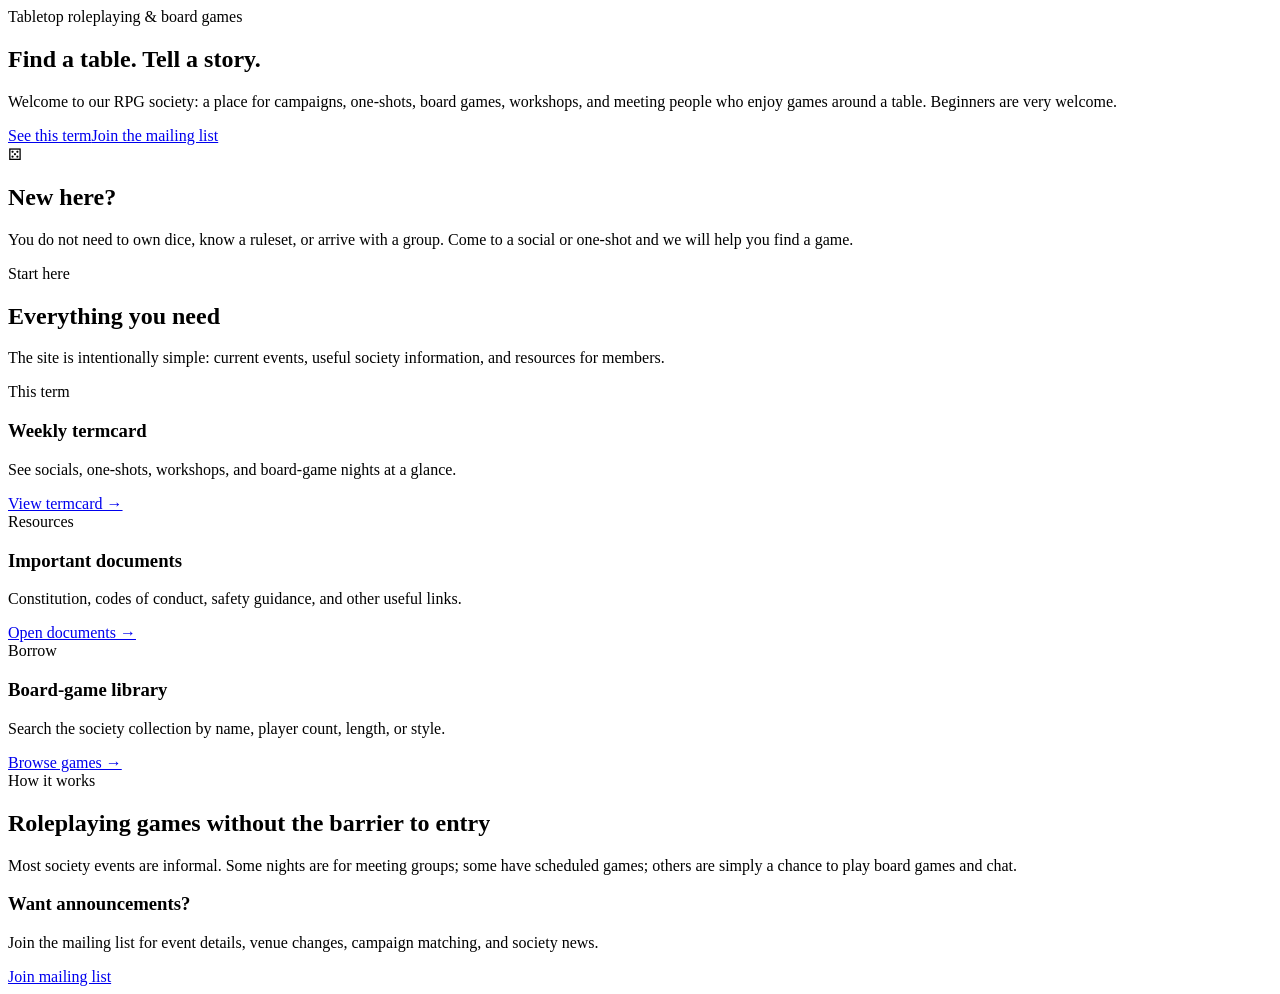
==== index.html @ 22ad6443 "Add Website" ====
<!doctype html>
<html lang="en">
<head>
  <meta charset="utf-8"><meta name="viewport" content="width=device-width,initial-scale=1">
  <meta name="description" content="A university roleplaying and board game society.">
  <title>RPG Society</title><link rel="stylesheet" href="assets/styles.css">
</head>
<body>
<div data-site-header></div>
<main id="main">
  <section class="hero"><div class="container hero-grid">
    <div><span class="eyebrow">Tabletop roleplaying & board games</span><h1>Find a table. Tell a story.</h1><p class="lead">Welcome to our RPG society: a place for campaigns, one-shots, board games, workshops, and meeting people who enjoy games around a table. Beginners are very welcome.</p><div class="actions"><a class="btn btn-primary" href="termcard.html">See this term</a><a class="btn btn-secondary" href="join.html">Join the mailing list</a></div></div>
    <aside class="hero-card"><div class="dice">⚄</div><h2>New here?</h2><p>You do not need to own dice, know a ruleset, or arrive with a group. Come to a social or one-shot and we will help you find a game.</p></aside>
  </div></section>
  <section class="section section-alt"><div class="container"><div class="section-head"><div><span class="eyebrow">Start here</span><h2>Everything you need</h2></div><p>The site is intentionally simple: current events, useful society information, and resources for members.</p></div><div class="grid-3">
    <article class="card"><div class="meta">This term</div><h3>Weekly termcard</h3><p>See socials, one-shots, workshops, and board-game nights at a glance.</p><a href="termcard.html">View termcard →</a></article>
    <article class="card"><div class="meta">Resources</div><h3>Important documents</h3><p>Constitution, codes of conduct, safety guidance, and other useful links.</p><a href="documents.html">Open documents →</a></article>
    <article class="card"><div class="meta">Borrow</div><h3>Board-game library</h3><p>Search the society collection by name, player count, length, or style.</p><a href="library.html">Browse games →</a></article>
  </div></div></section>
  <section class="section"><div class="container grid-2"><div><span class="eyebrow">How it works</span><h2>Roleplaying games without the barrier to entry</h2><p class="lead">Most society events are informal. Some nights are for meeting groups; some have scheduled games; others are simply a chance to play board games and chat.</p></div><div class="card"><h3>Want announcements?</h3><p>Join the mailing list for event details, venue changes, campaign matching, and society news.</p><a class="btn btn-primary" href="join.html">Join mailing list</a></div></div></section>
</main>
<div data-site-footer></div><script src="assets/site.js"></script>
</body></html>
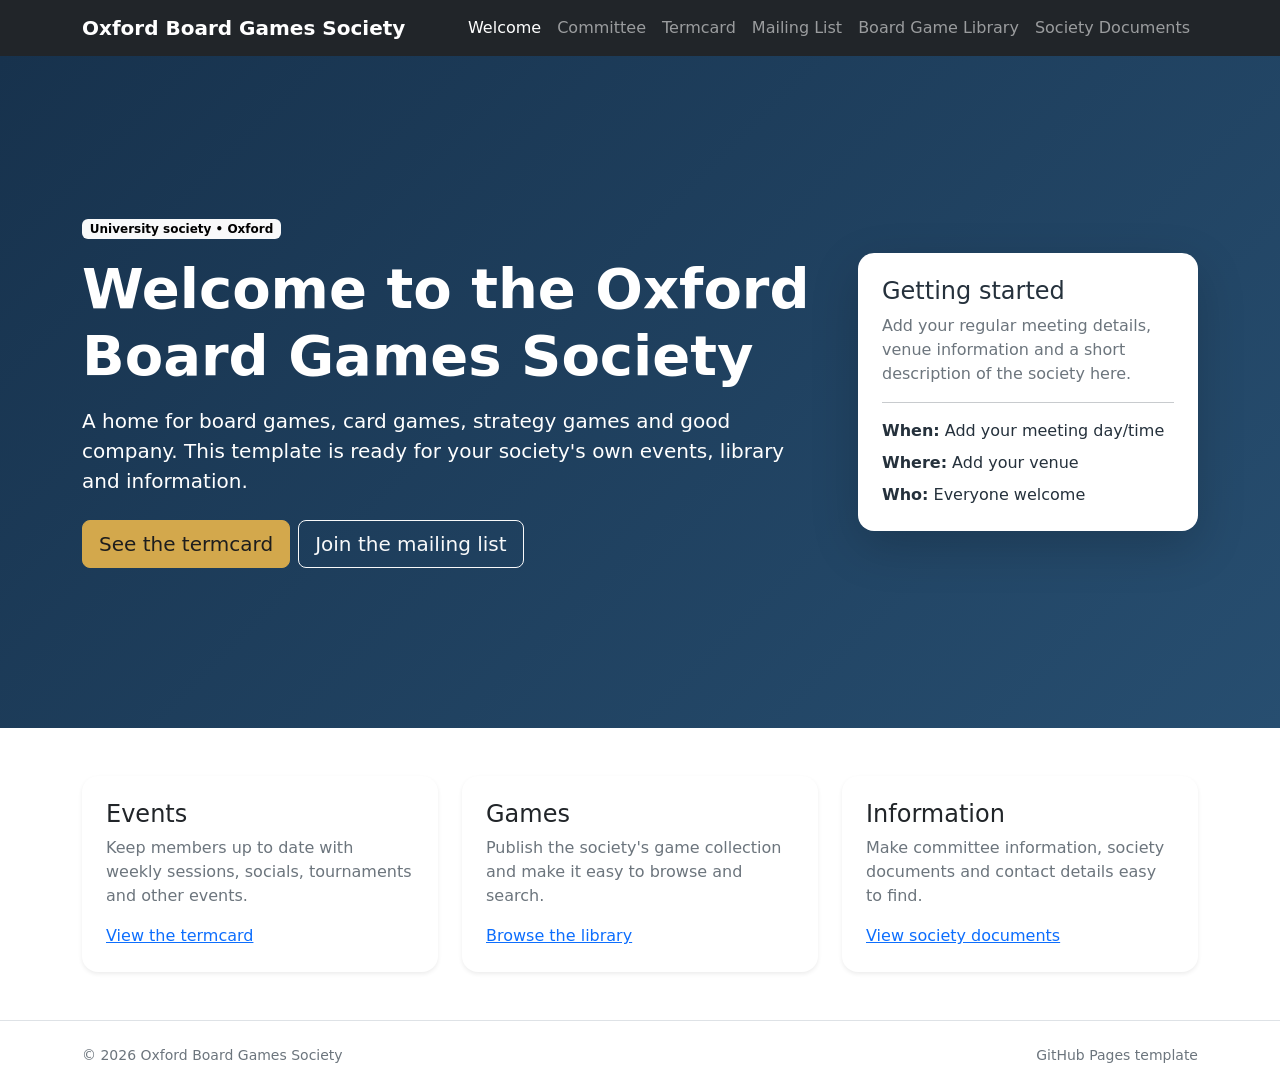
==== commit 3d19a36e: "Website the goodening" ====
--- a/index.html
+++ b/index.html
@@ -1,23 +1,105 @@
 <!doctype html>
 <html lang="en">
 <head>
-  <meta charset="utf-8"><meta name="viewport" content="width=device-width,initial-scale=1">
-  <meta name="description" content="A university roleplaying and board game society.">
-  <title>RPG Society</title><link rel="stylesheet" href="assets/styles.css">
+  <meta charset="utf-8">
+  <meta name="viewport" content="width=device-width, initial-scale=1">
+  <meta name="description" content="Oxford Board Games Society - welcome page">
+  <title>Oxford Board Games Society | Welcome</title>
+  <link href="https://cdn.jsdelivr.net/npm/bootstrap@5.3.3/dist/css/bootstrap.min.css" rel="stylesheet">
+  <link rel="stylesheet" href="assets/styles.css">
 </head>
 <body>
-<div data-site-header></div>
-<main id="main">
-  <section class="hero"><div class="container hero-grid">
-    <div><span class="eyebrow">Tabletop roleplaying & board games</span><h1>Find a table. Tell a story.</h1><p class="lead">Welcome to our RPG society: a place for campaigns, one-shots, board games, workshops, and meeting people who enjoy games around a table. Beginners are very welcome.</p><div class="actions"><a class="btn btn-primary" href="termcard.html">See this term</a><a class="btn btn-secondary" href="join.html">Join the mailing list</a></div></div>
-    <aside class="hero-card"><div class="dice">⚄</div><h2>New here?</h2><p>You do not need to own dice, know a ruleset, or arrive with a group. Come to a social or one-shot and we will help you find a game.</p></aside>
-  </div></section>
-  <section class="section section-alt"><div class="container"><div class="section-head"><div><span class="eyebrow">Start here</span><h2>Everything you need</h2></div><p>The site is intentionally simple: current events, useful society information, and resources for members.</p></div><div class="grid-3">
-    <article class="card"><div class="meta">This term</div><h3>Weekly termcard</h3><p>See socials, one-shots, workshops, and board-game nights at a glance.</p><a href="termcard.html">View termcard →</a></article>
-    <article class="card"><div class="meta">Resources</div><h3>Important documents</h3><p>Constitution, codes of conduct, safety guidance, and other useful links.</p><a href="documents.html">Open documents →</a></article>
-    <article class="card"><div class="meta">Borrow</div><h3>Board-game library</h3><p>Search the society collection by name, player count, length, or style.</p><a href="library.html">Browse games →</a></article>
-  </div></div></section>
-  <section class="section"><div class="container grid-2"><div><span class="eyebrow">How it works</span><h2>Roleplaying games without the barrier to entry</h2><p class="lead">Most society events are informal. Some nights are for meeting groups; some have scheduled games; others are simply a chance to play board games and chat.</p></div><div class="card"><h3>Want announcements?</h3><p>Join the mailing list for event details, venue changes, campaign matching, and society news.</p><a class="btn btn-primary" href="join.html">Join mailing list</a></div></div></section>
-</main>
-<div data-site-footer></div><script src="assets/site.js"></script>
-</body></html>
+  <nav class="navbar navbar-expand-lg navbar-dark bg-dark sticky-top">
+    <div class="container">
+      <a class="navbar-brand fw-bold" href="index.html">Oxford Board Games Society</a>
+      <button class="navbar-toggler" type="button" data-bs-toggle="collapse" data-bs-target="#mainNav" aria-controls="mainNav" aria-expanded="false" aria-label="Toggle navigation">
+        <span class="navbar-toggler-icon"></span>
+      </button>
+      <div class="collapse navbar-collapse" id="mainNav">
+        <ul class="navbar-nav ms-auto">
+          <li class="nav-item"><a class="nav-link active" aria-current="page" href="index.html">Welcome</a></li>
+          <li class="nav-item"><a class="nav-link" href="committee.html">Committee</a></li>
+          <li class="nav-item"><a class="nav-link" href="termcard.html">Termcard</a></li>
+          <li class="nav-item"><a class="nav-link" href="mailing-list.html">Mailing List</a></li>
+          <li class="nav-item"><a class="nav-link" href="library.html">Board Game Library</a></li>
+          <li class="nav-item"><a class="nav-link" href="documents.html">Society Documents</a></li>
+        </ul>
+      </div>
+    </div>
+  </nav>
+
+  <header class="hero py-5 py-lg-6">
+    <div class="container py-4 py-lg-5">
+      <div class="row align-items-center g-5">
+        <div class="col-lg-8">
+          <span class="badge text-bg-light mb-3">University society • Oxford</span>
+          <h1 class="display-4 fw-bold mb-3">Welcome to the Oxford Board Games Society</h1>
+          <p class="lead mb-4">A home for board games, card games, strategy games and good company. This template is ready for your society's own events, library and information.</p>
+          <div class="d-flex flex-wrap gap-2">
+            <a class="btn btn-primary btn-lg" href="termcard.html">See the termcard</a>
+            <a class="btn btn-outline-light btn-lg" href="mailing-list.html">Join the mailing list</a>
+          </div>
+        </div>
+        <div class="col-lg-4">
+          <div class="card shadow-lg border-0">
+            <div class="card-body p-4">
+              <h2 class="h4">Getting started</h2>
+              <p class="text-secondary">Add your regular meeting details, venue information and a short description of the society here.</p>
+              <hr>
+              <p class="mb-2"><strong>When:</strong> Add your meeting day/time</p>
+              <p class="mb-2"><strong>Where:</strong> Add your venue</p>
+              <p class="mb-0"><strong>Who:</strong> Everyone welcome</p>
+            </div>
+          </div>
+        </div>
+      </div>
+    </div>
+  </header>
+
+  <main>
+    <section class="py-5">
+      <div class="container">
+        <div class="row g-4">
+          <div class="col-md-4">
+            <div class="card h-100 border-0 shadow-sm">
+              <div class="card-body p-4">
+                <h2 class="h4">Events</h2>
+                <p class="text-secondary">Keep members up to date with weekly sessions, socials, tournaments and other events.</p>
+                <a href="termcard.html" class="stretched-link">View the termcard</a>
+              </div>
+            </div>
+          </div>
+          <div class="col-md-4">
+            <div class="card h-100 border-0 shadow-sm">
+              <div class="card-body p-4">
+                <h2 class="h4">Games</h2>
+                <p class="text-secondary">Publish the society's game collection and make it easy to browse and search.</p>
+                <a href="library.html" class="stretched-link">Browse the library</a>
+              </div>
+            </div>
+          </div>
+          <div class="col-md-4">
+            <div class="card h-100 border-0 shadow-sm">
+              <div class="card-body p-4">
+                <h2 class="h4">Information</h2>
+                <p class="text-secondary">Make committee information, society documents and contact details easy to find.</p>
+                <a href="documents.html" class="stretched-link">View society documents</a>
+              </div>
+            </div>
+          </div>
+        </div>
+      </div>
+    </section>
+  </main>
+
+  <footer class="border-top py-4">
+    <div class="container d-flex flex-column flex-md-row justify-content-between gap-2 small text-secondary">
+      <span>&copy; <span data-current-year></span> Oxford Board Games Society</span>
+      <span>GitHub Pages template</span>
+    </div>
+  </footer>
+
+  <script src="https://cdn.jsdelivr.net/npm/bootstrap@5.3.3/dist/js/bootstrap.bundle.min.js"></script>
+  <script src="assets/site.js"></script>
+</body>
+</html>
--- a/assets/styles.css
+++ b/assets/styles.css
@@ -0,0 +1,68 @@
+:root {
+  --obs-blue: #17324d;
+  --obs-gold: #d3a84c;
+  --obs-cream: #f7f4ed;
+}
+
+body {
+  color: #25313c;
+  background: #fff;
+}
+
+.hero {
+  color: #fff;
+  background: linear-gradient(135deg, var(--obs-blue), #274e70);
+}
+
+.page-heading {
+  max-width: 760px;
+}
+
+.eyebrow {
+  color: #7a5c19;
+  font-size: .78rem;
+  font-weight: 700;
+  letter-spacing: .12em;
+  text-transform: uppercase;
+}
+
+.py-lg-6 {
+  padding-top: 7rem !important;
+  padding-bottom: 7rem !important;
+}
+
+.card {
+  border-radius: 1rem;
+}
+
+.hero .card {
+  color: #25313c;
+}
+
+.btn-primary {
+  --bs-btn-bg: var(--obs-gold);
+  --bs-btn-border-color: var(--obs-gold);
+  --bs-btn-hover-bg: #b58d35;
+  --bs-btn-hover-border-color: #b58d35;
+  --bs-btn-color: #1d1d1d;
+  --bs-btn-hover-color: #1d1d1d;
+}
+
+.game-card .badge {
+  font-weight: 500;
+}
+
+.termcard-table td,
+.termcard-table th {
+  padding: 1rem;
+}
+
+@media (max-width: 767.98px) {
+  .hero {
+    text-align: center;
+  }
+
+  .hero .d-flex {
+    justify-content: center;
+  }
+}
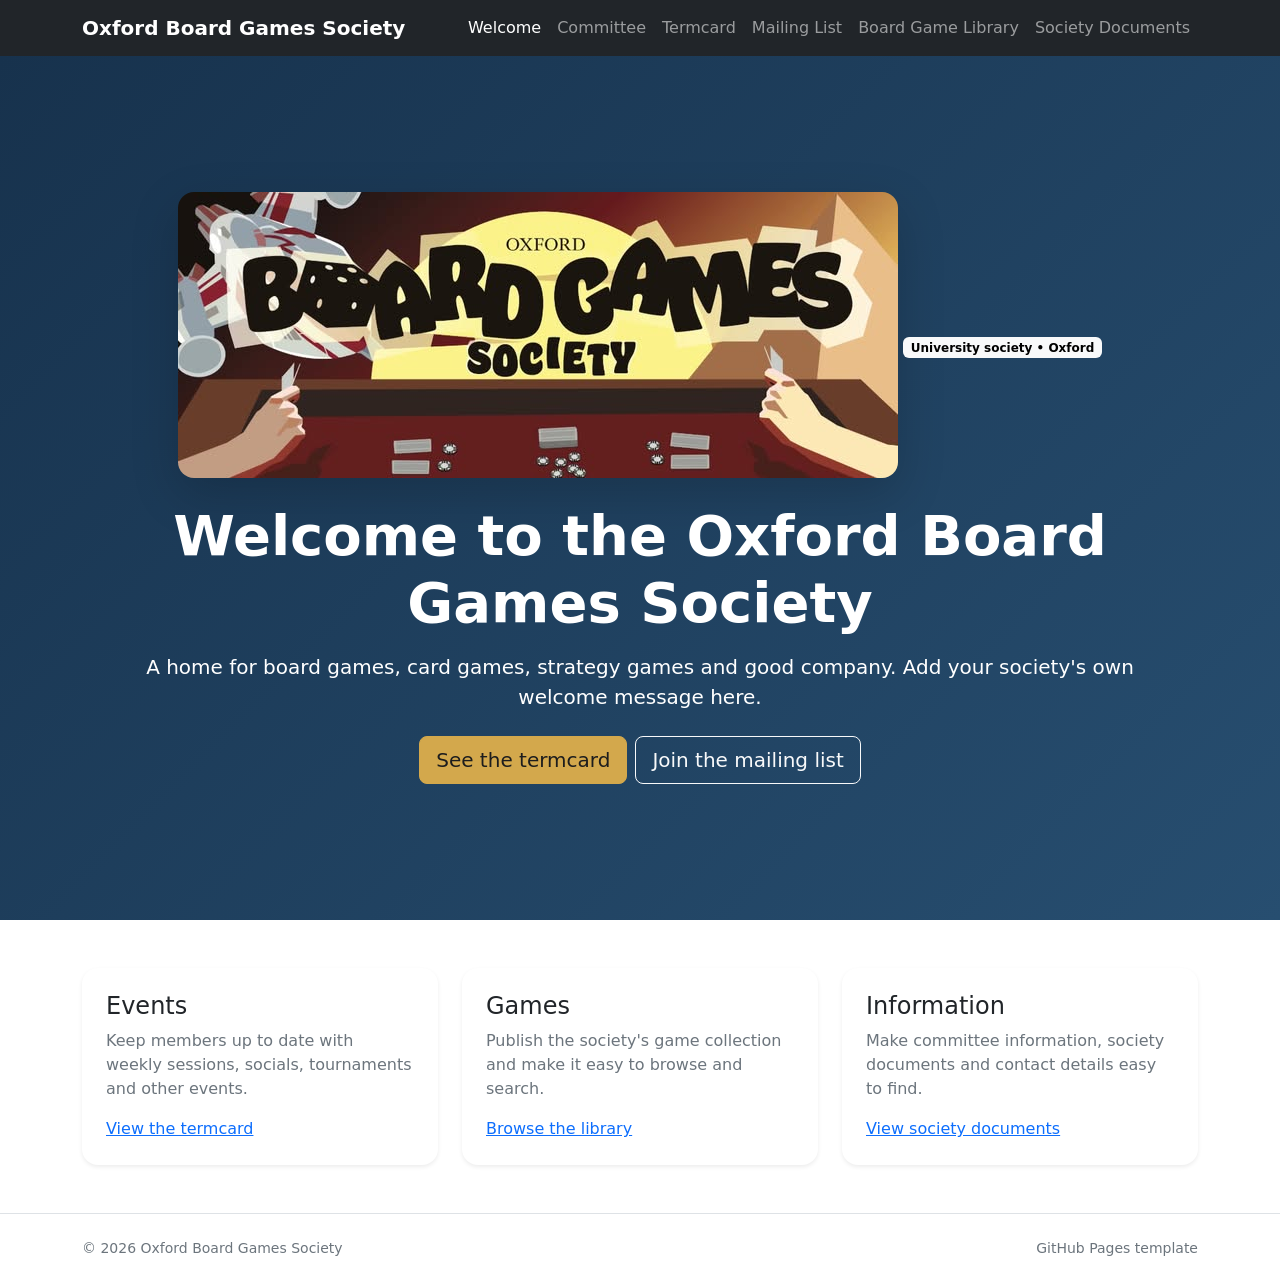
==== commit 1c068385: "Updates to Sections" ====
--- a/index.html
+++ b/index.html
@@ -29,27 +29,20 @@
   </nav>
 
   <header class="hero py-5 py-lg-6">
-    <div class="container py-4 py-lg-5">
-      <div class="row align-items-center g-5">
-        <div class="col-lg-8">
+    <div class="container py-3 py-lg-4">
+      <div class="row justify-content-center text-center">
+        <div class="col-lg-11">
+          <img
+            src="assets/welcome-banner.png"
+            class="img-fluid rounded-4 shadow-lg mb-4 welcome-banner"
+            alt="Oxford Board Games Society banner"
+          >
           <span class="badge text-bg-light mb-3">University society • Oxford</span>
           <h1 class="display-4 fw-bold mb-3">Welcome to the Oxford Board Games Society</h1>
-          <p class="lead mb-4">A home for board games, card games, strategy games and good company. This template is ready for your society's own events, library and information.</p>
-          <div class="d-flex flex-wrap gap-2">
+          <p class="lead mb-4 mx-auto welcome-intro">A home for board games, card games, strategy games and good company. Add your society's own welcome message here.</p>
+          <div class="d-flex justify-content-center flex-wrap gap-2">
             <a class="btn btn-primary btn-lg" href="termcard.html">See the termcard</a>
             <a class="btn btn-outline-light btn-lg" href="mailing-list.html">Join the mailing list</a>
-          </div>
-        </div>
-        <div class="col-lg-4">
-          <div class="card shadow-lg border-0">
-            <div class="card-body p-4">
-              <h2 class="h4">Getting started</h2>
-              <p class="text-secondary">Add your regular meeting details, venue information and a short description of the society here.</p>
-              <hr>
-              <p class="mb-2"><strong>When:</strong> Add your meeting day/time</p>
-              <p class="mb-2"><strong>Where:</strong> Add your venue</p>
-              <p class="mb-0"><strong>Who:</strong> Everyone welcome</p>
-            </div>
           </div>
         </div>
       </div>
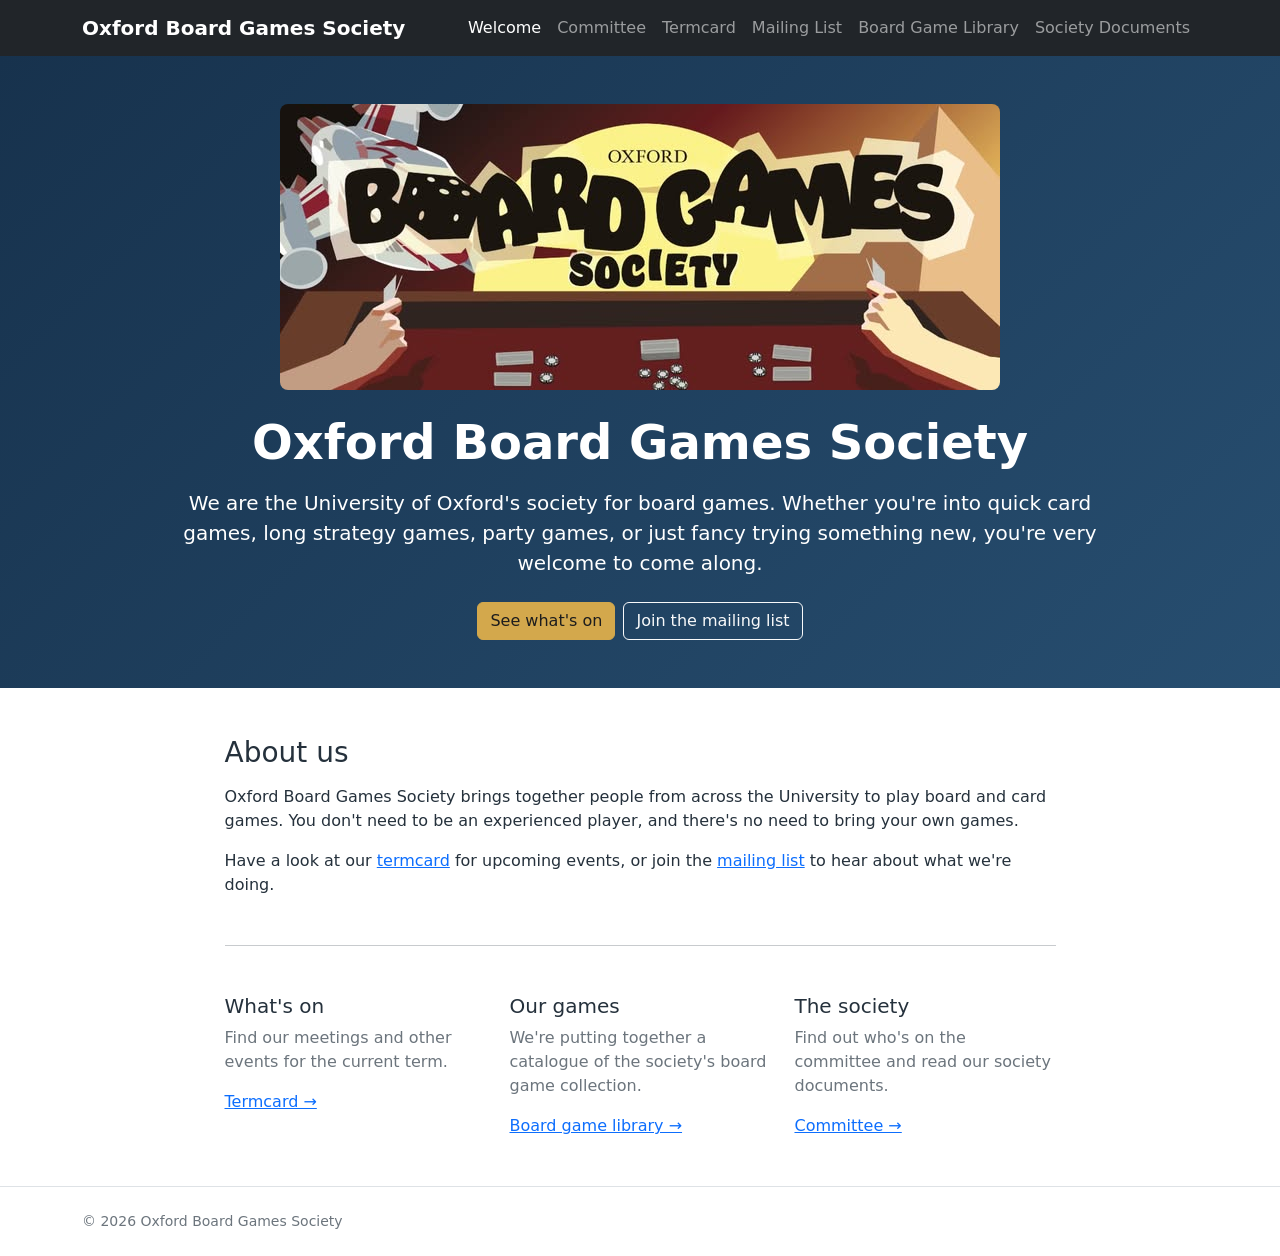
==== commit b40ac688: "De-AI" ====
--- a/index.html
+++ b/index.html
@@ -1,48 +1,80 @@
 <!doctype html>
 <html lang="en">
+
 <head>
   <meta charset="utf-8">
   <meta name="viewport" content="width=device-width, initial-scale=1">
-  <meta name="description" content="Oxford Board Games Society - welcome page">
-  <title>Oxford Board Games Society | Welcome</title>
+  <meta name="description" content="Oxford Board Games Society">
+  <title>Oxford Board Games Society</title>
+
   <link href="https://cdn.jsdelivr.net/npm/bootstrap@5.3.3/dist/css/bootstrap.min.css" rel="stylesheet">
   <link rel="stylesheet" href="assets/styles.css">
 </head>
+
 <body>
   <nav class="navbar navbar-expand-lg navbar-dark bg-dark sticky-top">
     <div class="container">
-      <a class="navbar-brand fw-bold" href="index.html">Oxford Board Games Society</a>
-      <button class="navbar-toggler" type="button" data-bs-toggle="collapse" data-bs-target="#mainNav" aria-controls="mainNav" aria-expanded="false" aria-label="Toggle navigation">
+      <a class="navbar-brand fw-bold" href="index.html">
+        Oxford Board Games Society
+      </a>
+
+      <button class="navbar-toggler" type="button" data-bs-toggle="collapse" data-bs-target="#mainNav"
+        aria-controls="mainNav" aria-expanded="false" aria-label="Toggle navigation">
         <span class="navbar-toggler-icon"></span>
       </button>
+
       <div class="collapse navbar-collapse" id="mainNav">
         <ul class="navbar-nav ms-auto">
-          <li class="nav-item"><a class="nav-link active" aria-current="page" href="index.html">Welcome</a></li>
-          <li class="nav-item"><a class="nav-link" href="committee.html">Committee</a></li>
-          <li class="nav-item"><a class="nav-link" href="termcard.html">Termcard</a></li>
-          <li class="nav-item"><a class="nav-link" href="mailing-list.html">Mailing List</a></li>
-          <li class="nav-item"><a class="nav-link" href="library.html">Board Game Library</a></li>
-          <li class="nav-item"><a class="nav-link" href="documents.html">Society Documents</a></li>
+          <li class="nav-item">
+            <a class="nav-link active" aria-current="page" href="index.html">
+              Welcome
+            </a>
+          </li>
+          <li class="nav-item">
+            <a class="nav-link" href="committee.html">Committee</a>
+          </li>
+          <li class="nav-item">
+            <a class="nav-link" href="termcard.html">Termcard</a>
+          </li>
+          <li class="nav-item">
+            <a class="nav-link" href="mailing-list.html">Mailing List</a>
+          </li>
+          <li class="nav-item">
+            <a class="nav-link" href="library.html">Board Game Library</a>
+          </li>
+          <li class="nav-item">
+            <a class="nav-link" href="documents.html">Society Documents</a>
+          </li>
         </ul>
       </div>
     </div>
   </nav>
 
-  <header class="hero py-5 py-lg-6">
-    <div class="container py-3 py-lg-4">
+  <header class="hero py-5">
+    <div class="container">
       <div class="row justify-content-center text-center">
-        <div class="col-lg-11">
-          <img
-            src="assets/welcome-banner.png"
-            class="img-fluid rounded-4 shadow-lg mb-4 welcome-banner"
-            alt="Oxford Board Games Society banner"
-          >
-          <span class="badge text-bg-light mb-3">University society • Oxford</span>
-          <h1 class="display-4 fw-bold mb-3">Welcome to the Oxford Board Games Society</h1>
-          <p class="lead mb-4 mx-auto welcome-intro">A home for board games, card games, strategy games and good company. Add your society's own welcome message here.</p>
+        <div class="col-lg-10">
+          <img src="assets/welcome-banner.png" class="img-fluid rounded-3 mb-4 welcome-banner"
+            alt="Oxford Board Games Society">
+
+          <h1 class="display-5 fw-bold mb-3">
+            Oxford Board Games Society
+          </h1>
+
+          <p class="lead mx-auto mb-4 welcome-intro">
+            We are the University of Oxford's society for board games.
+            Whether you're into quick card games, long strategy games,
+            party games, or just fancy trying something new, you're very
+            welcome to come along.
+          </p>
+
           <div class="d-flex justify-content-center flex-wrap gap-2">
-            <a class="btn btn-primary btn-lg" href="termcard.html">See the termcard</a>
-            <a class="btn btn-outline-light btn-lg" href="mailing-list.html">Join the mailing list</a>
+            <a class="btn btn-primary" href="termcard.html">
+              See what's on
+            </a>
+            <a class="btn btn-outline-light" href="mailing-list.html">
+              Join the mailing list
+            </a>
           </div>
         </div>
       </div>
@@ -52,33 +84,56 @@
   <main>
     <section class="py-5">
       <div class="container">
-        <div class="row g-4">
-          <div class="col-md-4">
-            <div class="card h-100 border-0 shadow-sm">
-              <div class="card-body p-4">
-                <h2 class="h4">Events</h2>
-                <p class="text-secondary">Keep members up to date with weekly sessions, socials, tournaments and other events.</p>
-                <a href="termcard.html" class="stretched-link">View the termcard</a>
+        <div class="row justify-content-center">
+          <div class="col-lg-9">
+
+            <h2 class="h3 mb-3">About us</h2>
+
+            <p>
+              Oxford Board Games Society brings together people from across
+              the University to play board and card games. You don't need to
+              be an experienced player, and there's no need to bring your own
+              games.
+            </p>
+
+            <p>
+              Have a look at our
+              <a href="termcard.html">termcard</a>
+              for upcoming events, or join the
+              <a href="mailing-list.html">mailing list</a>
+              to hear about what we're doing.
+            </p>
+
+            <hr class="my-5">
+
+            <div class="row g-4">
+              <div class="col-md-4">
+                <h2 class="h5">What's on</h2>
+                <p class="text-secondary">
+                  Find our meetings and other events for the current term.
+                </p>
+                <a href="termcard.html">Termcard &rarr;</a>
+              </div>
+
+              <div class="col-md-4">
+                <h2 class="h5">Our games</h2>
+                <p class="text-secondary">
+                  We're putting together a catalogue of the society's board
+                  game collection.
+                </p>
+                <a href="library.html">Board game library &rarr;</a>
+              </div>
+
+              <div class="col-md-4">
+                <h2 class="h5">The society</h2>
+                <p class="text-secondary">
+                  Find out who's on the committee and read our society
+                  documents.
+                </p>
+                <a href="committee.html">Committee &rarr;</a>
               </div>
             </div>
-          </div>
-          <div class="col-md-4">
-            <div class="card h-100 border-0 shadow-sm">
-              <div class="card-body p-4">
-                <h2 class="h4">Games</h2>
-                <p class="text-secondary">Publish the society's game collection and make it easy to browse and search.</p>
-                <a href="library.html" class="stretched-link">Browse the library</a>
-              </div>
-            </div>
-          </div>
-          <div class="col-md-4">
-            <div class="card h-100 border-0 shadow-sm">
-              <div class="card-body p-4">
-                <h2 class="h4">Information</h2>
-                <p class="text-secondary">Make committee information, society documents and contact details easy to find.</p>
-                <a href="documents.html" class="stretched-link">View society documents</a>
-              </div>
-            </div>
+
           </div>
         </div>
       </div>
@@ -86,13 +141,13 @@
   </main>
 
   <footer class="border-top py-4">
-    <div class="container d-flex flex-column flex-md-row justify-content-between gap-2 small text-secondary">
-      <span>&copy; <span data-current-year></span> Oxford Board Games Society</span>
-      <span>GitHub Pages template</span>
+    <div class="container small text-secondary">
+      &copy; <span data-current-year></span> Oxford Board Games Society
     </div>
   </footer>
 
   <script src="https://cdn.jsdelivr.net/npm/bootstrap@5.3.3/dist/js/bootstrap.bundle.min.js"></script>
   <script src="assets/site.js"></script>
 </body>
-</html>
+
+</html>
